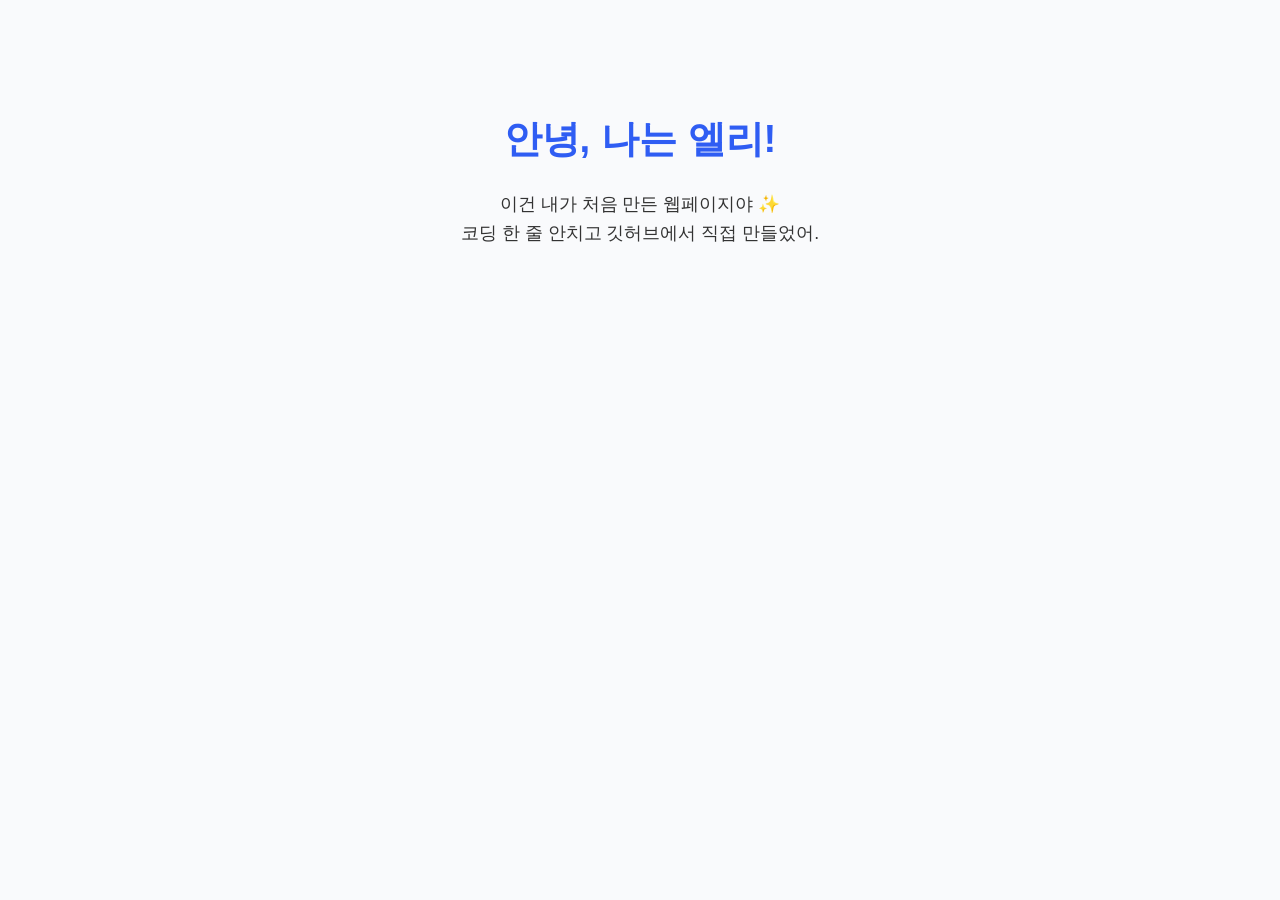
==== index.html @ 11a95384 "Create initial HTML structure for webpage" ====
<!DOCTYPE html>
<html lang="ko">
<head>
  <meta charset="UTF-8" />
  <meta name="viewport" content="width=device-width, initial-scale=1.0">
  <title>엘리의 첫 웹페이지</title>
  <style>
    body {
      font-family: Pretendard, sans-serif;
      background: #f9fafc;
      color: #333;
      text-align: center;
      padding: 80px 20px;
    }
    h1 {
      font-size: 2.4rem;
      color: #2f5df3;
    }
    p {
      font-size: 1.1rem;
      line-height: 1.6;
      max-width: 480px;
      margin: 20px auto;
    }
  </style>
</head>
<body>
  <h1>안녕, 나는 엘리!</h1>
  <p>이건 내가 처음 만든 웹페이지야 ✨<br>
  코딩 한 줄 안치고 깃허브에서 직접 만들었어.</p>
</body>
</html>
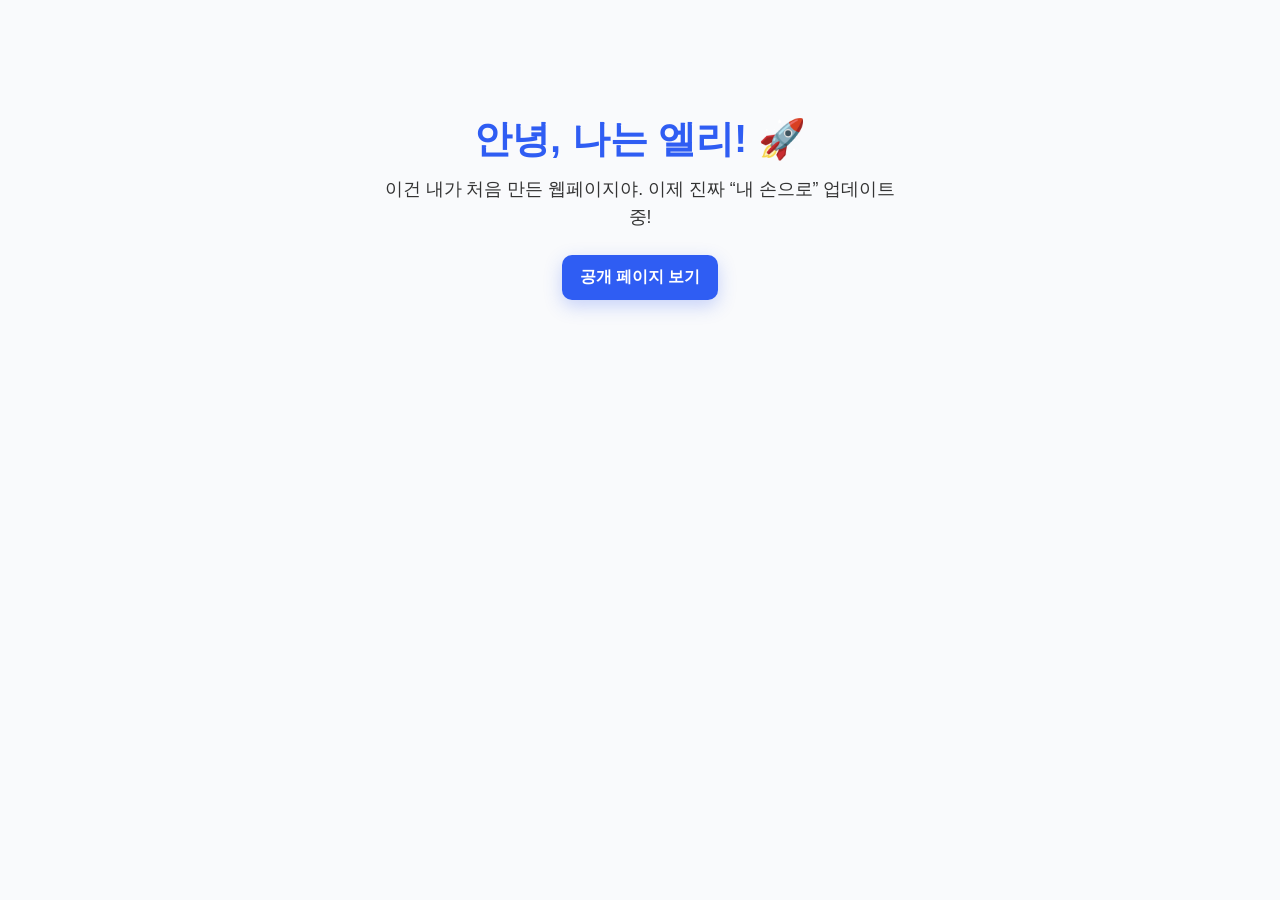
==== commit 043a8008: "update: 첫 수정 & 버튼 추가" ====
--- a/index.html
+++ b/index.html
@@ -6,27 +6,27 @@
   <title>엘리의 첫 웹페이지</title>
   <style>
     body {
-      font-family: Pretendard, sans-serif;
-      background: #f9fafc;
-      color: #333;
-      text-align: center;
+      font-family: -apple-system, Pretendard, sans-serif;
+      background: #f9fafc; color: #333; text-align: center;
       padding: 80px 20px;
     }
-    h1 {
-      font-size: 2.4rem;
-      color: #2f5df3;
+    h1 { font-size: 2.4rem; color: #2f5df3; margin-bottom: 8px; }
+    p  { font-size: 1.1rem; line-height: 1.6; max-width: 520px; margin: 10px auto 24px; }
+    .btn{
+      display:inline-block; padding:12px 18px; border-radius:10px;
+      text-decoration:none; font-weight:600; background:#2f5df3; color:#fff;
+      box-shadow:0 6px 18px rgba(47,93,243,.25);
+      transition: transform .08s ease;
     }
-    p {
-      font-size: 1.1rem;
-      line-height: 1.6;
-      max-width: 480px;
-      margin: 20px auto;
-    }
+    .btn:hover{ transform: translateY(-1px); }
   </style>
 </head>
 <body>
-  <h1>안녕, 나는 엘리!</h1>
-  <p>이건 내가 처음 만든 웹페이지야 ✨<br>
-  코딩 한 줄 안치고 깃허브에서 직접 만들었어.</p>
+  <h1>안녕, 나는 엘리! 🚀</h1>
+  <p>이건 내가 처음 만든 웹페이지야. 이제 진짜 “내 손으로” 업데이트 중!</p>
+
+  <a class="btn" href="https://heesu-dtners.github.io/my-first-site/" target="_blank" rel="noopener">
+    공개 페이지 보기
+  </a>
 </body>
 </html>
